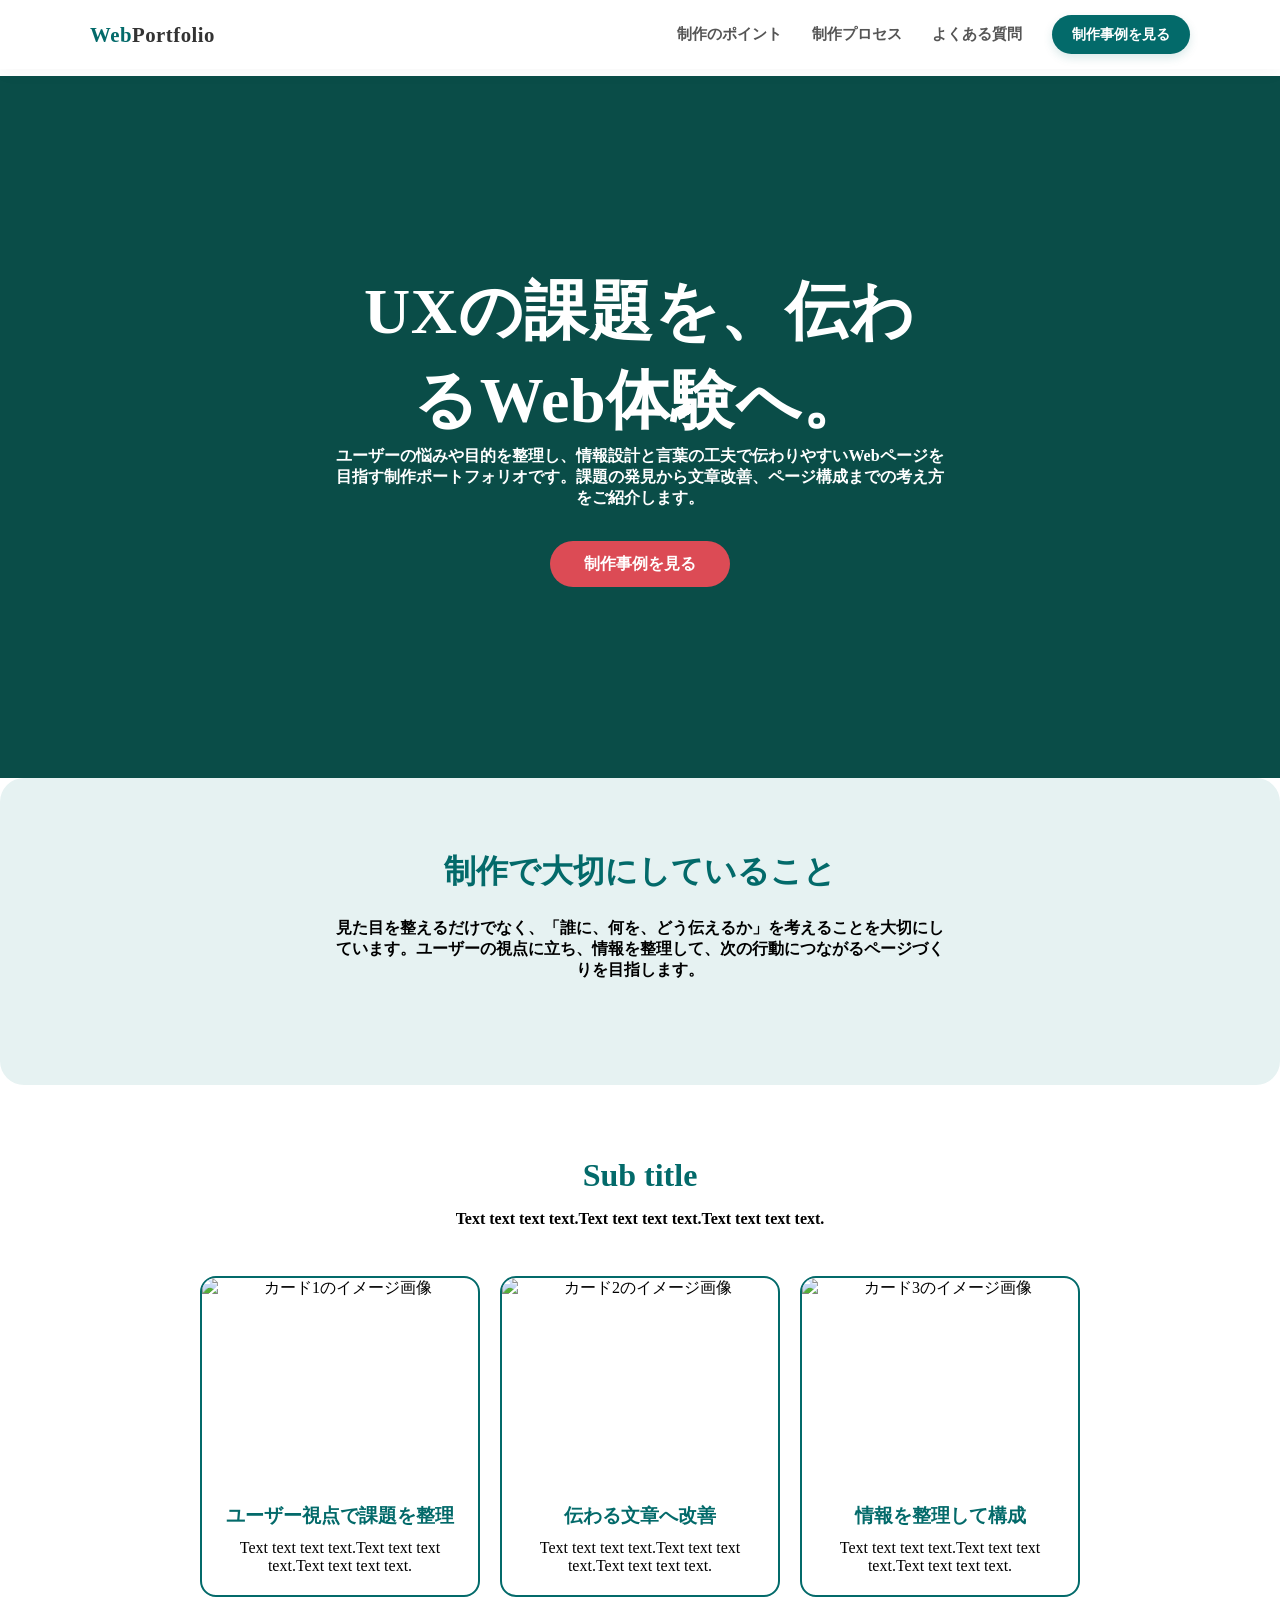
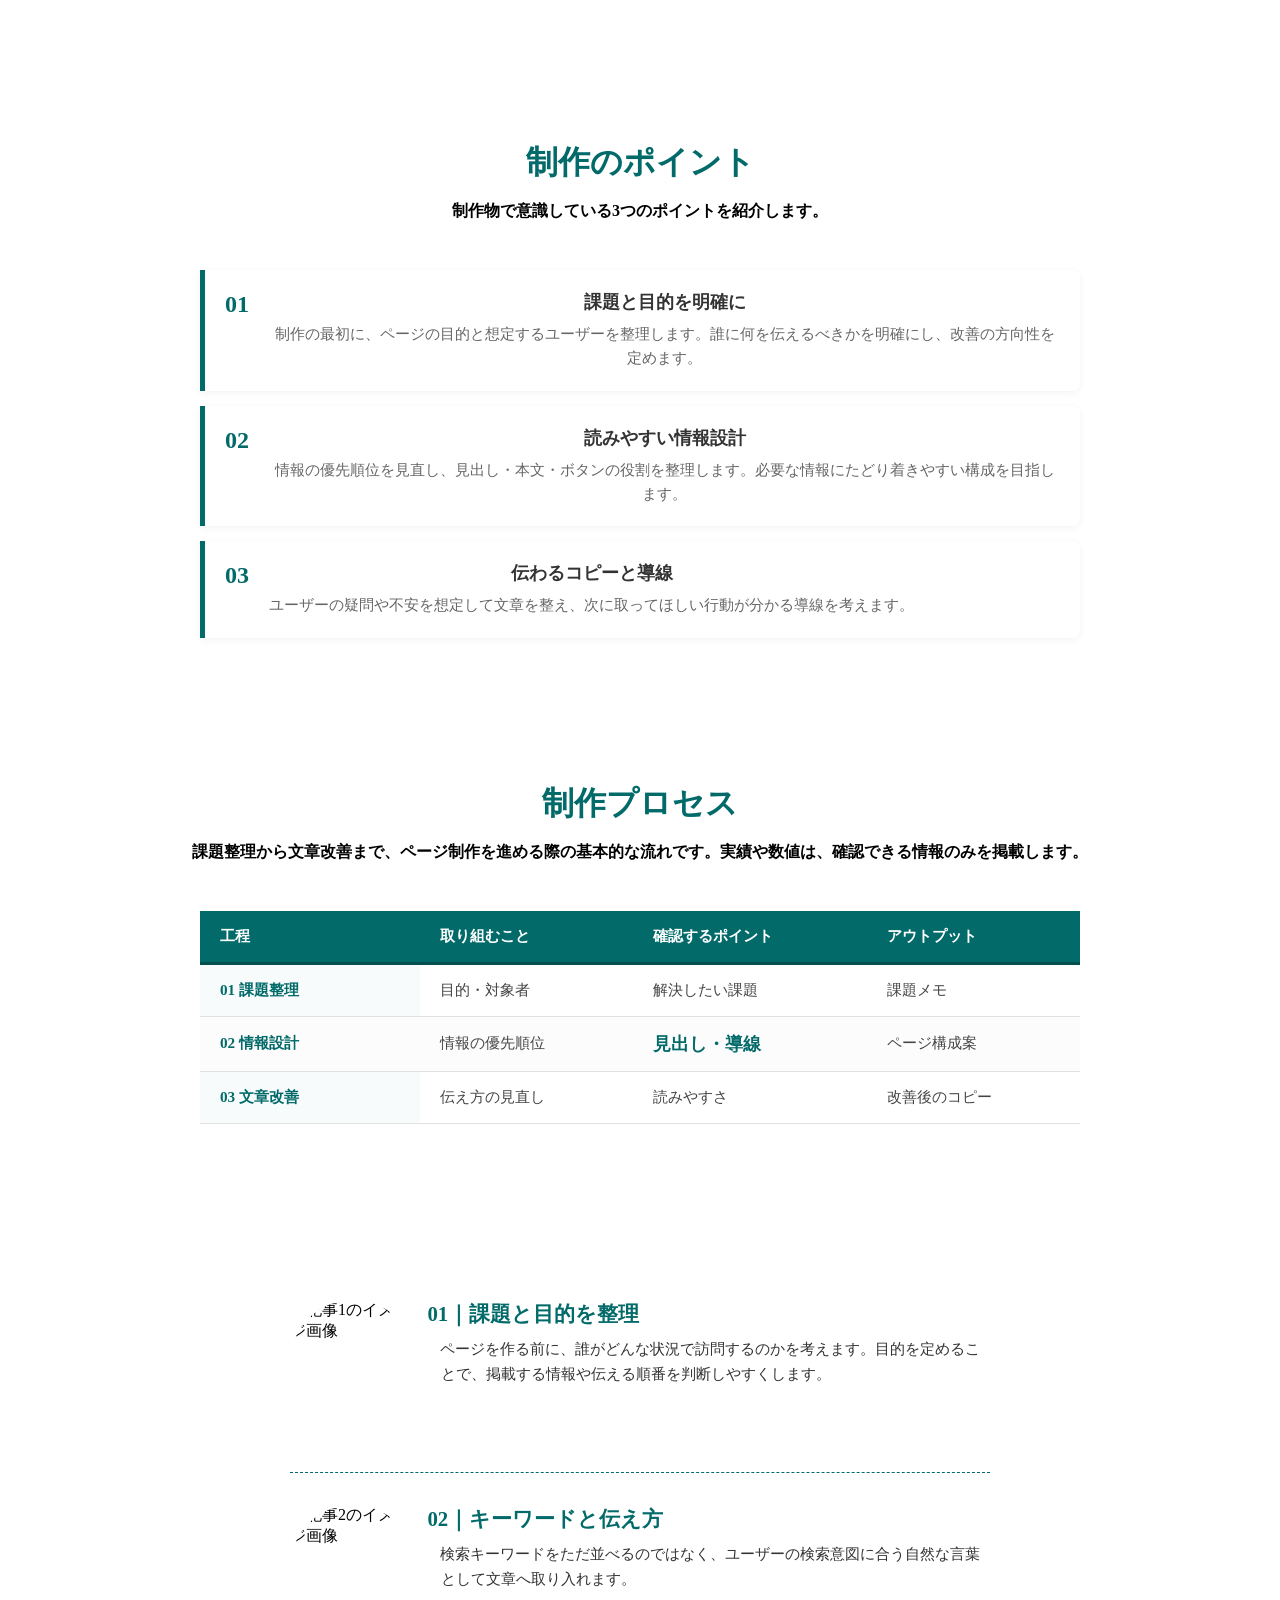
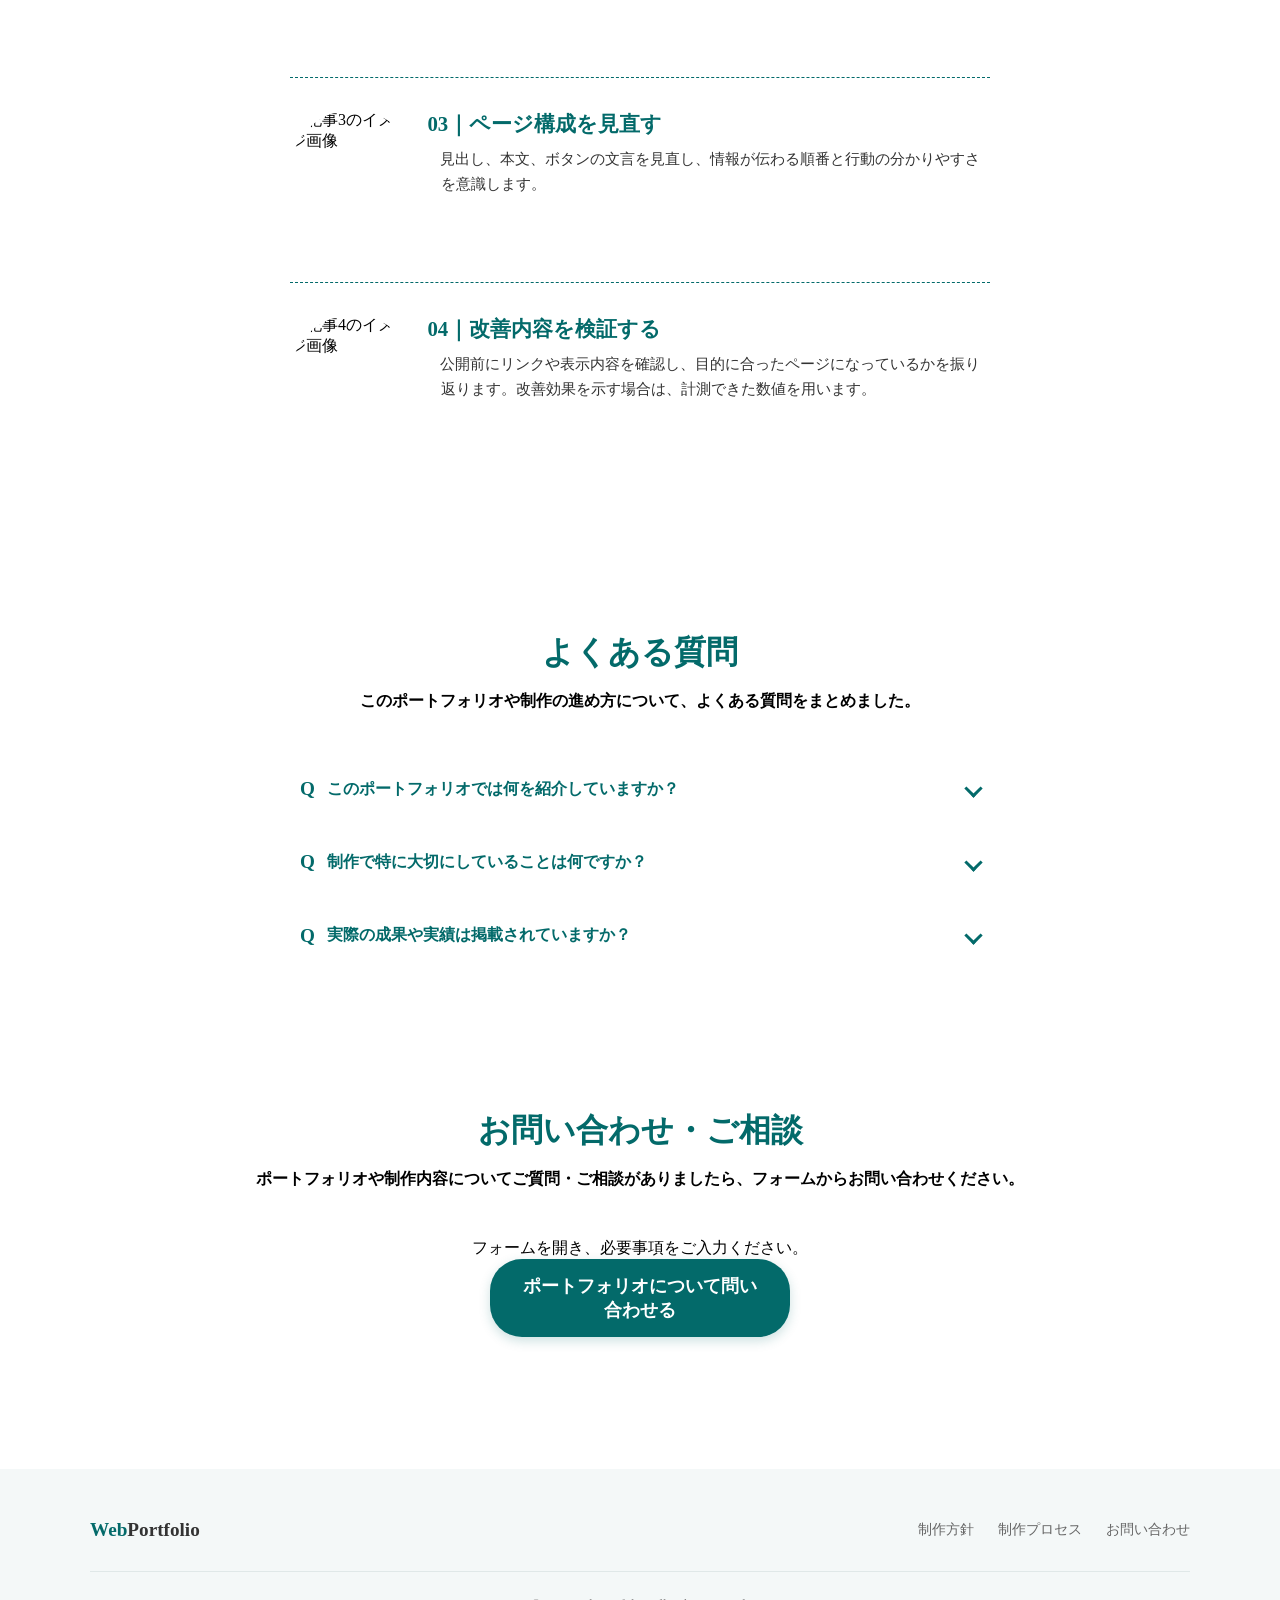
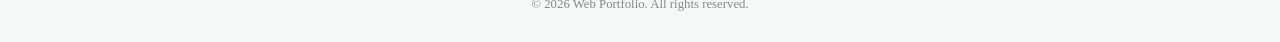
==== index_google_form_button_portfolio.html @ 7a48f49e "Add portfolio page with contact button" ====
<!DOCTYPE html>
<html lang="ja">

  <head>
    <meta charset="UTF-8">
    <meta name="viewport" content="width=device-width, initial-scale=1.0">
    <title>Web制作ポートフォリオ｜UX課題を伝わる体験へ</title>
    <link rel="stylesheet" href="./style.css">

  </head>
    
  <body id="top">
  <!-- ヘッダーとナビゲーション / Header and navigation -->
  <header class="main-header">
    <div class="header-inner">
        <a href="#top" class="header-logo" aria-label="ページ上部へ戻る">
            <span>Web</span>Portfolio
        </a>

        <!-- スマホのメニューボタン / Menu button for mobile -->
        <button class="nav-toggle" type="button" aria-controls="global-nav" aria-expanded="false" aria-label="メニューを開く">
            <span></span>
            <span></span>
            <span></span>
        </button>
        
        <nav class="header-nav" id="global-nav" aria-label="メインナビゲーション">
            <ul class="nav-list">
                <li class="nav-item"><a href="#features" class="nav-link">制作のポイント</a></li>
                <li class="nav-item"><a href="#specifications" class="nav-link">制作プロセス</a></li>
                <li class="nav-item"><a href="#faq" class="nav-link">よくある質問</a></li>
                <li class="nav-item"><a href="#application" class="nav-link btn-nav">制作事例を見る</a></li>
            </ul>
        </nav>
    </div>
</header>

<!--
==========================================
今日(きょう)の問(と)い / Today's Question

Q：CodePenにimagesフォルダがないのに、なぜ画像(がぞう)が見(み)えますか？
   Why can we see the image without an images folder in CodePen?

A：ここに答(こた)えを書(か)きます。
   Write your answer here:


==========================================
-->

<!-- 背景(はいけい)画像(がぞう)とパララックス / Background image and parallax -->
<section class="section-common section1">
    <div class="hero-bg" aria-hidden="true"></div>
    <div class="hero-content">
        <h1>UXの課題を、伝わるWeb体験へ。</h1>
        <p>ユーザーの悩みや目的を整理し、情報設計と言葉の工夫で伝わりやすいWebページを目指す制作ポートフォリオです。課題の発見から文章改善、ページ構成までの考え方をご紹介します。</p>
        <a class="btn" href="xxxxx.html">制作事例を見る</a>
    </div>
</section>

<section class="section-common section2">
    <h2>制作で大切にしていること</h2>
    <p>見た目を整えるだけでなく、「誰に、何を、どう伝えるか」を考えることを大切にしています。ユーザーの視点に立ち、情報を整理して、次の行動につながるページづくりを目指します。</p>
</section>

<section class="section-common section3">
    <div class="head-line">
        <h2>Sub title</h2>
        <p>Text text text text.Text text text text.Text text text text.</p>
    </div>

    <!-- 画像(がぞう)にマウスをのせる、またはタップします / Hover or tap the images -->
    <div class="card-container">
        <div class="card" tabindex="0">
            <div class="card-image-frame"><img class="card-image" src="https://picsum.photos/seed/lp-card-one/800/600" alt="カード1のイメージ画像" loading="lazy"></div>
            <h2>ユーザー視点で課題を整理</h2>
            <p>Text text text text.Text text text text.Text text text text.</p>
        </div>
        <div class="card" tabindex="0">
            <div class="card-image-frame"><img class="card-image" src="https://picsum.photos/seed/lp-card-two/800/600" alt="カード2のイメージ画像" loading="lazy"></div>
            <h2>伝わる文章へ改善</h2>
            <p>Text text text text.Text text text text.Text text text text.</p>
        </div>
        <div class="card" tabindex="0">
            <div class="card-image-frame"><img class="card-image" src="https://picsum.photos/seed/lp-card-three/800/600" alt="カード3のイメージ画像" loading="lazy"></div>
            <h2>情報を整理して構成</h2>
            <p>Text text text text.Text text text text.Text text text text.</p>
        </div>
    </div>
</section>

<section class="section-common section4" id="features">
    <div class="head-line">
        <h2>制作のポイント</h2>
        <p>制作物で意識している3つのポイントを紹介します。</p>
    </div>

    <ul class="list-container">
        <li class="list-item">
            <span class="list-num">01</span>
            <div class="list-content">
                <h3>課題と目的を明確に</h3>
                <p>制作の最初に、ページの目的と想定するユーザーを整理します。誰に何を伝えるべきかを明確にし、改善の方向性を定めます。</p>
            </div>
        </li>
        <li class="list-item">
            <span class="list-num">02</span>
            <div class="list-content">
                <h3>読みやすい情報設計</h3>
                <p>情報の優先順位を見直し、見出し・本文・ボタンの役割を整理します。必要な情報にたどり着きやすい構成を目指します。</p>
            </div>
        </li>
        <li class="list-item">
            <span class="list-num">03</span>
            <div class="list-content">
                <h3>伝わるコピーと導線</h3>
                <p>ユーザーの疑問や不安を想定して文章を整え、次に取ってほしい行動が分かる導線を考えます。</p>
            </div>
        </li>
    </ul>
</section>

<section class="section-common section5" id="specifications">
    <div class="head-line">
        <h2>制作プロセス</h2>
        <p>課題整理から文章改善まで、ページ制作を進める際の基本的な流れです。実績や数値は、確認できる情報のみを掲載します。</p>
    </div>

    <div class="table-responsive">
        <table class="custom-table">
            <thead>
                <tr>
                    <th>工程</th>
                    <th>取り組むこと</th>
                    <th>確認するポイント</th>
                    <th>アウトプット</th>
                </tr>
            </thead>
            <tbody>
                <tr><th>01 課題整理</th><td>目的・対象者</td><td>解決したい課題</td><td>課題メモ</td></tr>
                <tr><th>02 情報設計</th><td>情報の優先順位</td><td><strong>見出し・導線</strong></td><td>ページ構成案</td></tr>
                <tr><th>03 文章改善</th><td>伝え方の見直し</td><td>読みやすさ</td><td>改善後のコピー</td></tr>
            </tbody>
        </table>
    </div>
</section>


<!-- 画像(がぞう)と文字(もじ)の回(まわ)り込(こ)み / Image and text wrapping -->
<section class="section-common archive-section">
    <div class="archive-container">
        
        <div class="wrap-item">
            <!-- 相対(そうたい)パス：同(おな)じサイトのimagesフォルダ / Relative path: images folder in this site -->
            <img class="wrap-image" src="https://picsum.photos/seed/lp-article-one/800/600" alt="記事1のイメージ画像" loading="lazy">
            <h2 class="wrap-title">01｜課題と目的を整理</h2>
            <p class="wrap-text">ページを作る前に、誰がどんな状況で訪問するのかを考えます。目的を定めることで、掲載する情報や伝える順番を判断しやすくします。</p>
        </div>

        <div class="wrap-item">
            <img class="wrap-image" src="https://picsum.photos/seed/lp-article-two/800/600" alt="記事2のイメージ画像" loading="lazy">
            <h2 class="wrap-title">02｜キーワードと伝え方</h2>
            <p class="wrap-text">検索キーワードをただ並べるのではなく、ユーザーの検索意図に合う自然な言葉として文章へ取り入れます。</p>
        </div>

        <div class="wrap-item">
            <img class="wrap-image" src="https://picsum.photos/seed/lp-article-three/800/600" alt="記事3のイメージ画像" loading="lazy">
            <h2 class="wrap-title">03｜ページ構成を見直す</h2>
            <p class="wrap-text">見出し、本文、ボタンの文言を見直し、情報が伝わる順番と行動の分かりやすさを意識します。</p>
        </div>

        <div class="wrap-item">
            <img class="wrap-image" src="https://picsum.photos/seed/lp-article-four/800/600" alt="記事4のイメージ画像" loading="lazy">
            <h2 class="wrap-title">04｜改善内容を検証する</h2>
            <p class="wrap-text">公開前にリンクや表示内容を確認し、目的に合ったページになっているかを振り返ります。改善効果を示す場合は、計測できた数値を用います。</p>
        </div>

    </div>
</section>

<section class="section-common section6" id="faq">
    <div class="head-line">
        <h2>よくある質問</h2>
        <p>このポートフォリオや制作の進め方について、よくある質問をまとめました。</p>
    </div>

    <div class="qa-container">
        <!-- 質問(しつもん)1 -->
        <details class="qa-item" > <!-- 最初(さいしょ)から開(ひら)く場合(ばあい)は「open」をつけます -->
            <summary class="qa-question">
                <span class="qa-icon-q">Q</span>
                <span class="qa-text">このポートフォリオでは何を紹介していますか？</span>
                <span class="qa-arrow"></span>
            </summary>
            <div class="qa-answer">
                <span class="qa-icon-a">A</span>
                <p class="qa-answer-text">Webページの課題整理、情報設計、文章改善など、ユーザーに伝わるページづくりで意識していることを紹介しています。</p>
            </div>
        </details>

        <!-- 質問(しつもん)2 -->
        <details class="qa-item">
            <summary class="qa-question">
                <span class="qa-icon-q">Q</span>
                <span class="qa-text">制作で特に大切にしていることは何ですか？</span>
                <span class="qa-arrow"></span>
            </summary>
            <div class="qa-answer">
                <span class="qa-icon-a">A</span>
                <p class="qa-answer-text">見た目だけでなく、対象ユーザーと目的を明確にし、情報の順番や文章、行動導線を整えることを大切にしています。</p>
            </div>
        </details>

        <!-- 質問(しつもん)3 -->
        <details class="qa-item">
            <summary class="qa-question">
                <span class="qa-icon-q">Q</span>
                <span class="qa-text">実際の成果や実績は掲載されていますか？</span>
                <span class="qa-arrow"></span>
            </summary>
            <div class="qa-answer">
                <span class="qa-icon-a">A</span>
                <p class="qa-answer-text">実績や数値は、確認できる情報をもとに掲載する方針です。現時点で確認できない成果数値は記載せず、制作の考え方や改善内容を中心に紹介しています。</p>
            </div>
        </details>
    </div>
</section>

<section class="section-common section7" id="application">
    <div class="head-line">
        <h2>お問い合わせ・ご相談</h2>
        <p>ポートフォリオや制作内容についてご質問・ご相談がありましたら、フォームからお問い合わせください。</p>
    </div>

    <!--
      Googleフォーム埋(う)め込(こ)み欄(らん) / Google Forms embed area
      Googleフォームの「送信」→「<> 埋(う)め込(こ)み」からiframeコードをコピーし、下(した)のiframeと入(い)れ替(か)えます。
      Copy the iframe code from Google Forms and replace the sample iframe below.
      公開前(こうかいまえ)に、回答(かいとう)できる設定(せってい)になっているか確認(かくにん)します。
      Before publishing, check that respondents can access the form.
    -->
    <div class="form-submit">
        <p>フォームを開き、必要事項をご入力ください。</p>
        <a class="form-btn" href="https://docs.google.com/forms/d/e/1FAIpQLSetxbcU52UQk4c1vbim-4TkMBeZt3OPUWkHQJLCZ1eQL2yjSw/viewform" target="_blank" rel="noopener noreferrer">
            ポートフォリオについて問い合わせる
        </a>
    </div>
</section>

<!-- フッター / Footer -->
<footer class="main-footer">
    <div class="footer-inner">
        <div class="footer-top">
            <a href="#" class="footer-logo"><span>Web</span>Portfolio</a>
            <ul class="footer-links">
                <li><a href="#">制作方針</a></li>
                <li><a href="#">制作プロセス</a></li>
                <li><a href="#">お問い合わせ</a></li>
            </ul>
        </div>
        
        <div class="footer-bottom">
            <p class="copyright">&copy; 2026 Web Portfolio. All rights reserved.</p>
        </div>
    </div>
</footer>
    <script src="./script.js"></script>
    
  </body>
  
</html>
---- style.css ----
@charset "UTF-8";
/* ページをなめらかに動(うご)かします / Smooth page scrolling */
html {
    scroll-behavior: smooth;
}

[id] {
    scroll-margin-top: 92px;
}

/* ==========================================
   Header（ナビゲーションバー）
========================================== */
.main-header {
    position: fixed;
    top: 0;
    left: 0;
    width: 100%;
    z-index: 1000;
    background-color: rgba(255, 255, 255, 0.85); /* 少(すこ)し透(す)ける白(しろ) */
    backdrop-filter: blur(10px); /* 背景(はいけい)をぼかします */
    -webkit-backdrop-filter: blur(10px);
    box-shadow: 0 2px 20px rgba(0, 0, 0, 0.04); /* 薄(うす)い影(かげ)をつけます */
}

.header-inner {
    max-width: 1100px;
    margin: 0 auto;
    padding: 15px 20px;
    display: flex;
    justify-content: space-between;
    align-items: center;
}

/* ロゴの設定(せってい) / Logo settings */
.header-logo {
    font-size: 1.3rem;
    font-weight: 800;
    color: #333333;
    text-decoration: none;
    letter-spacing: 0.5px;
}
.header-logo span {
    color: #036a6a; /* ブランドカラー */
}

/* ナビゲーションのリスト / Navigation list */
.nav-list {
    display: flex;
    align-items: center;
    gap: 30px;
    list-style: none;
    margin: 0;
    padding: 0;
}

.nav-link {
    text-decoration: none;
    color: #555555;
    font-size: 0.95rem;
    font-weight: bold;
    transition: color 0.3s ease;
    position: relative;
}

/* マウスをのせると文字(もじ)の色(いろ)と線(せん)が変(か)わります / Hover effect */
.nav-link:not(.btn-nav):hover {
    color: #036a6a;
}
.nav-link:not(.btn-nav)::after {
    content: '';
    position: absolute;
    bottom: -6px;
    left: 0;
    width: 100%;
    height: 2px;
    background-color: #036a6a;
    transform: scaleX(0);
    transition: transform 0.3s ease;
}
.nav-link:not(.btn-nav):hover::after {
    transform: scaleX(1);
}

/* ナビの中のコンバージョンボタン */
.btn-nav {
    display: inline-block;
    background-color: #036a6a;
    color: #ffffff;
    padding: 10px 20px;
    border-radius: 2rem;
    font-size: 0.9rem;
    box-shadow: 0 4px 10px rgba(3, 106, 106, 0.15);
    transition: background-color 0.3s, transform 0.2s;
}
.btn-nav:hover {
    background-color: #024f4f;
    transform: translateY(-1px);
}

.nav-toggle {
    display: none;
}

/* スマホのナビ / Mobile navigation */
@media (max-width: 768px) {
    .header-inner {
        position: relative;
        padding: 12px 18px;
    }
    .nav-toggle {
        display: flex;
        width: 44px;
        height: 44px;
        padding: 10px;
        border: 0;
        border-radius: 50%;
        background-color: #036a6a;
        cursor: pointer;
        flex-direction: column;
        justify-content: center;
        gap: 5px;
    }
    .nav-toggle span {
        display: block;
        width: 100%;
        height: 2px;
        background-color: #ffffff;
        transition: transform 0.3s ease, opacity 0.3s ease;
    }
    .nav-toggle[aria-expanded="true"] span:nth-child(1) {
        transform: translateY(7px) rotate(45deg);
    }
    .nav-toggle[aria-expanded="true"] span:nth-child(2) {
        opacity: 0;
    }
    .nav-toggle[aria-expanded="true"] span:nth-child(3) {
        transform: translateY(-7px) rotate(-45deg);
    }
    .header-nav {
        position: absolute;
        top: 100%;
        left: 0;
        width: 100%;
        max-height: 0;
        overflow: hidden;
        opacity: 0;
        visibility: hidden;
        background-color: rgba(255, 255, 255, 0.98);
        box-shadow: 0 12px 24px rgba(0, 0, 0, 0.08);
        transition: max-height 0.35s ease, opacity 0.25s ease, visibility 0.25s;
    }
    .header-nav.is-open {
        max-height: 360px;
        opacity: 1;
        visibility: visible;
    }
    .nav-list {
        flex-direction: column;
        align-items: stretch;
        gap: 0;
        padding: 14px 18px 20px;
    }
    .nav-link {
        display: block;
        padding: 13px 16px;
        font-size: 0.95rem;
        text-align: center;
    }
    .btn-nav {
        margin-top: 8px;
        padding: 12px 18px;
    }
}


body {
    margin: 0;
    padding: 0;
    padding-top: 76px;
    text-align: center;
    font-size: 16px;
}
h1, h2, h3, p, ul, ol, figure {
    margin: 0;
    padding: 0;
}
a {
    display: inline-block;
    text-decoration: none;
    color: inherit;
}

/* =====================================
   共通(きょうつう)のルール（全体の統一）
===================================== */
.section-common {
    padding: 8vh 5vw;         
    text-align: center;
}

/* =====================================
   2. SECTION 1
===================================== */
.section1 {
    /* 背景(はいけい)画像(がぞう)のエリア / Background image area */
    position: relative;
    min-height: 62vh;
    overflow: hidden;
    display: flex;
    align-items: center;
    justify-content: center;
    background-color: #0f766e;
}
.hero-bg {
    position: absolute;
    inset: -15% 0;
    /* Picsumのseed付きURL：毎回同(おな)じランダム画像(がぞう)を表示(ひょうじ)します */
    /* Seeded Picsum URL: the same selected random image appears on each load. */
    background-image:
        linear-gradient(rgba(0, 0, 0, 0.35), rgba(0, 0, 0, 0.35)),
        url("https://picsum.photos/seed/lp-hero/1600/900");
    background-size: cover;
    background-position: center;
}
.hero-content {
    position: relative;
    z-index: 1;
    width: 100%;
}
.section1 h1 {
    color: #ffffff;
    font-size: 4rem;
    font-family: serif;
    line-height: 1.4;
    letter-spacing: 0.01em;
    width: 85%; 
    max-width: 38rem; 
    margin-left: auto;    
    margin-right: auto;  
}
.section1 p {
    color: #ffffff;
    font-weight: bold;
    margin-bottom: 2rem;
    width: 85%;          
    max-width: 38rem;      
    margin-left: auto;    
    margin-right: auto;   
}
.section1 .btn {
    background-color: #dc4b55;
    color: #ffffff;
    font-weight: bold;
    text-align: center;
    transition: 0.3s;
    /* ─── ボタンワイズ ─── */
    display: block;
    width: 10%;                  /* 10%から100%にするとmax-widthが綺麗に動きます */
    max-width: 18rem; 
    margin-left: auto;    
    margin-right: auto;  
    /* ─── ボタンスタイル ─── */
    padding: 0.8em 2em; 
    border-radius: 100vh;
}
.section1 .btn:hover {
    background-color: #b8373f;
}

/* =====================================
   2. SECTION 2
===================================== */
.section2 {
    background-color: #e6f2f2;
    border-radius: 1.5rem; 
}
.section2 h2 {
    color: #036a6a;
    font-size: 2rem;
    font-family: serif;
    margin-bottom: 1.5rem;
    width: 85%;          
    max-width: 38rem;      
    margin-left: auto;    
    margin-right: auto;  
}
.section2 p {
    font-weight: bold;
    margin-bottom: 2rem;
    width: 85%;          
    max-width: 38rem;      
    margin-left: auto;    
    margin-right: auto;   
}

/* =====================================
   3. SECTION 3 | 3 columns
===================================== */
.section3 {
}

/* 3-1. 見出しエリア */
.head-line {
    margin-bottom: 3rem;          /* カード間(かん)の余白(よはく) */
}
.head-line h2 {
    color: #036a6a;               
    font-size: 2rem;              
    font-family: serif;          
    margin-bottom: 1rem;
}
.head-line p {
    font-weight: bold;            
}

/* 3-2. 親(おや)要素(ようそ) */
.card-container {
    display: flex;              /* レイアウト */
    flex-direction: row;        /* 横並(よこなみ)び */
    justify-content: center;    /* 横(よこ)の中央(ちゅうおう)揃(ぞろ)え */
    align-items: stretch;       /* カードの高(たか)さを揃(そろ)える */
    gap: 20px;                  /* カードの間隔(かんかく) */
}

/* 3-3. 子(こ)要素(ようそ) */
.card {
    box-sizing: border-box;     /* サイズ計算(けいさん) */
    width: 100%;            
    max-width: 280px;           /* 横幅(よこはば)ストッパー */ 
    border: 2px solid #036a6a;  /* 枠線(わくせん) */
    border-radius: 1rem;        /* 丸(まる)み */
    padding: 20px;
    background-color: #ffffff;
}
.card h2 {
    font-size: 1.2rem;
    color: #036a6a;
    margin-bottom: 10px;
}

.card-image-frame {
    /* 大(おお)きくなった画像(がぞう)を枠(わく)の中(なか)に入(い)れます / Keep the zoomed image inside */
    margin: -20px -20px 18px;
    overflow: hidden;
    border-radius: 0.85rem 0.85rem 0 0;
}
.card-image {
    display: block;
    width: 100%;
    aspect-ratio: 4 / 3;
    object-fit: cover;
}

/* TODO 03：ここへホバー／タップ拡大(かくだい)の設定(せってい)を追加(ついか)します
   Add hover/tap zoom here. */

/* 4-2. リスト親要素 */
.list-container {
    list-style: none;
    padding: 0;
    margin: 0 auto;
    max-width: 880px; /* カード3枚分（280px × 3 + gap）と揃う綺麗な幅 */
    display: flex;
    flex-direction: column;
    gap: 15px; /* リスト間の隙間 */
}

/* 4-3. リスト子要素 */
.list-item {
    box-sizing: border-box;
    display: flex;
    align-items: flex-start;
    gap: 20px;
    padding: 20px;
    background-color: #ffffff;
    border-left: 5px solid #036a6a; /* 左側のアクセントライン */
    box-shadow: 0 2px 8px rgba(0, 0, 0, 0.05); /* 軽やかな浮遊感 */
    border-radius: 0 8px 8px 0;
}

/* 数字部分 */
.list-num {
    font-size: 1.5rem;
    font-weight: bold;
    color: #036a6a;
    line-height: 1;
    padding-top: 2px;
}

/* コンテンツ部分 */
.list-content h3 {
    font-size: 1.1rem;
    color: #333333;
    margin: 0 0 8px 0;
}
.list-content p {
    margin: 0;
    font-size: 0.95rem;
    line-height: 1.6;
    color: #666666;
}

/* レスポンシブ対応（既存のメディアクエリ内に追加してもOKです） */
@media (max-width: 991.98px) {
    .list-item {
        flex-direction: column; /* スマホでは数字とテキストを縦並びに */
        gap: 10px;
        max-width: 400px; /* カードセクションのスマホ幅と統一 */
        margin: 0 auto;
        width: 100%;
    }
}

/* 5-2. テーブルラッパー（スマホでの横スクロール用） */
.table-responsive {
    width: 100%;
    overflow-x: auto;
    -webkit-overflow-scrolling: touch; /* スムーズなスクロール */
    margin: 0 auto;
    max-width: 880px;
}

/* 5-3. テーブル本体 */
.custom-table {
    width: 100%;
    border-collapse: collapse;
    text-align: left;
    font-size: 0.95rem;
    background-color: #ffffff;
    min-width: 600px; /* スマホで潰れすぎないための最低幅 */
}

/* ヘッダー行 */
.custom-table th {
    background-color: #036a6a;
    color: #ffffff;
    font-weight: bold;
    padding: 15px 20px;
    border-bottom: 3px solid #024f4f;
}

/* データ行（ボディ） */
.custom-table td {
    padding: 15px 20px;
    border-bottom: 1px solid #e0e0e0;
    color: #444444;
}

/* 行の見出し（1列目を目立たせる場合） */
.custom-table tbody th {
    background-color: #f7fbfb;
    color: #036a6a;
    font-weight: bold;
    padding: 15px 20px;
    border-bottom: 1px solid #e0e0e0;
    width: 25%; /* 列の幅を綺麗に固定 */
}

/* ゼブラパターン（1行おきに背景色を変えて視認性UP） */
.custom-table tbody tr:nth-child(even) td,
.custom-table tbody tr:nth-child(even) th {
    background-color: #fcfcfc;
}

/* 強調テキスト用 */
.custom-table strong {
    color: #036a6a;
    font-size: 1.1rem;
}

/* レスポンシブ対応 */
@media (max-width: 991.98px) {
    .table-responsive {
        box-shadow: inset -10px 0 10px -10px rgba(0,0,0,0.15); /* 右側にスクロール可能を示す影 */
    }
}
/* 6-2. Q&A親要素 */
.qa-container {
    margin: 0 auto;
    max-width: 720px; /* 読みやすいように少しタイトな幅に設定 */
    display: flex;
    flex-direction: column;
    gap: 15px; /* アコーディオン同士の隙間 */
}

/* 6-3. アコーディオンの外枠（カードのデザインと統一） */
.qa-item {
    box-sizing: border-box;
    width: 100%;
/*
    border: 2px solid #036a6a;
    border-radius: 1rem;
*/
    background-color: #ffffff;
    overflow: hidden; /* 中身が角丸からはみ出るのを防ぐ */
}

/* 質問部分（クリック領域） */
.qa-question {
    display: flex;
    align-items: center;
    padding: 18px 20px;
    cursor: pointer;
    user-select: none;
    position: relative;
    font-weight: bold;
    color: #036a6a;
    list-style: none; /* デフォルトの三角矢印を消す（Chrome/Firefox） */
}
.qa-question::-webkit-details-marker {
    display: none; /* デフォルトの三角矢印を消す（Safari） */
}

/* QとAのアイコン共通設計 */
.qa-icon-q, .qa-icon-a {
    font-size: 1.2rem;
    font-weight: bold;
    margin-right: 12px;
    flex-shrink: 0;
}
.qa-icon-q {
    color: #036a6a;
}
.qa-icon-a {
    color: #e67e22; /* 回答のAは少し暖色にすると視認性がUPします（お好みで#036a6aでもOK） */
}

/* 質問のテキスト */
.qa-text {
    padding-right: 30px; /* 矢印と被らないための余白 */
    line-height: 1.4;
}

/* 自作の矢印アイコン（CSSだけで再現） */
.qa-arrow {
    position: absolute;
    right: 20px;
    width: 10px;
    height: 10px;
    border-right: 3px solid #036a6a;
    border-bottom: 3px solid #036a6a;
    transform: rotate(45deg); /* 下向きの矢印 */
    transition: transform 0.3s; /* 動く時のアニメーション */
}

/* ➔ アコーディオンが開いている時の矢印の動き（上を向く） */
.qa-item[open] .qa-arrow {
    transform: rotate(-135deg);
    top: 24px; /* 回転時のズレを微調整 */
}

/* 回答部分（最初隠れているエリア） */
.qa-answer {
    display: flex;
    align-items: flex-start;
    padding: 0 20px 20px 20px; /* 上の余白はQと繋がって見えるように0に */
    border-top: 1px dashed #e0e0e0; /* QとAの区切り線 */
    padding-top: 15px;
    background-color: #f9fbfb; /* 回答エリアは少しグレー（微緑）にして見やすく */
}
.qa-answer-text {
    margin: 0;
    font-size: 0.95rem;
    line-height: 1.6;
    color: #444444;
}

/* レスポンシブ対応 */
@media (max-width: 991.98px) {
    .qa-container {
        max-width: 400px; /* 他のスマホストッパーの幅と統一 */
        width: 100%;
    }
    .qa-question, .qa-answer {
        padding: 15px;
    }
}


/* =====================================
   5. 記事(きじ)一覧(いちらん)セクション（比率・レスポンシブ版）
・Wrapラップ　折返し
・alignアライン　中央配置
・radiusレイディウス　円形
===================================== */
.archive-section {
    background-color: #ffffff;  
}

.archive-container {
    max-width: 700px;           
    width: 90%;                 /* ★画面が700px以下になった時、左右に5%ずつの余白を作る親切設計 */
    margin: 0 auto;
    text-align: left;
}

/* 5-1. 記事(きじ)1つずつの設定(せってい) */
.wrap-item {
    /* 縦の余白も、文字の大きさに比例する rem や em にすると全体のバランスが綺麗になります */
    padding-top: 2rem;          
    padding-bottom: 2rem;       
}

/* 最後(さいご)以外の記事の下にだけラインを引く */
.wrap-item:not(:last-child) {
    border-bottom: 1px dashed #036a6a; 
}

/* 5-2. 画像(がぞう)と文字(もじ)の設定
画像はimagesフォルダから相対パスで表示しています。*/

.wrap-image {
    float: left;
    width: 18%;                 /* ★横幅の約1/5（18%）を画像エリアに割り当て */
    height: auto;               /* ★幅に合わせて高さも自動変化（正円を保つためのポイントは下記解説にて） */
    aspect-ratio: 1 / 1;        /* ★縦横比を 1:1（正円）に固定するモダンなプロの技 */
    border-radius: 50%;
    shape-outside: circle(50%);
    margin-right: 4%;           /* ★画像と右側テキストの間の隙間を 4% に設定 */
    margin-bottom: 2%;          
}

/* テキストエリアの自動計算 */
/* 画像(18%) + 隙間(4%) = 22% を使っているので、残りのテキストエリアは自動的に 78% になります */

.wrap-title {
    color: #036a6a;
    font-size: 1.3rem;          /* スマホ等での見やすさを考慮し、少しだけ微調整 */
    margin-bottom: 0.5rem;
}

.wrap-text {
    color: #333333;
    line-height: 1.7;
    font-size: 0.95rem;
}

/* 回(まわ)り込(こ)みをここで終(お)わらせます / End the text wrapping here */
.wrap-item::after {
    content: "";
    display: block;
    clear: both;
}

/* =====================================
   スマホ用の微調整（メディアクエリ）
===================================== */
@media (max-width: 480px) {
    .wrap-image {
        width: 25%;             /* スマホ画面では画像が小さくなりすぎるのを防ぐため、少し割合を大きく（25%）します */
        margin-right: 5%;
    }
}


/* 7-2. フォーム親要素 */
.form-container {
    margin: 0 auto;
    max-width: 600px; /* 入力しやすいスマートな幅 */
    background-color: #ffffff;
    border: 2px solid #036a6a;
    border-radius: 1rem;
    padding: 40px;
    box-sizing: border-box;
}

/* 7-3. 各入力項目のグループ */
.form-group {
    margin-bottom: 25px;
    text-align: left; /* 左寄せにして視認性をアップ */
}

/* ラベル（項目名） */
.form-label {
    display: flex;
    align-items: center;
    font-weight: bold;
    color: #333333;
    margin-bottom: 8px;
    font-size: 0.95rem;
}

/* 必須・任意バッジ */
.badge-required, .badge-optional {
    font-size: 0.75rem;
    padding: 2px 6px;
    border-radius: 4px;
    margin-left: 8px;
    font-weight: normal;
}
.badge-required {
    background-color: #e74c3c; /* 警告・必須の赤 */
    color: #ffffff;
}
.badge-optional {
    background-color: #bdc3c7; /* 任意のグレー */
    color: #ffffff;
}

/* 入力コントロール共通（input, select, textarea） */
.form-control {
    box-sizing: border-box;
    width: 100%;
    padding: 12px 15px;
    border: 1px solid #ccc;
    border-radius: 0.5rem; /* ほどよい角丸 */
    font-size: 1rem;
    color: #333333;
    background-color: #fafafa;
    transition: all 0.3s ease; /* フォーカス時のアニメーション */
    outline: none;
}

/* 💡 フォーカス時（クリックされた時）の美しいエフェクト */
.form-control:focus {
    border-color: #036a6a;
    background-color: #ffffff;
    box-shadow: 0 0 0 3px rgba(3, 106, 106, 0.15); /* 綺麗に光る */
}

/* テキストエリアの高さ調整 */
.text-area {
    height: 120px;
    resize: vertical; /* 縦方向のみサイズ変更可能に */
}

/* セレクトボックスの矢印カスタム（ブラウザ標準を綺麗に） */
.select-wrapper {
    position: relative;
}
.select-wrapper::after {
    content: '';
    position: absolute;
    right: 15px;
    top: 50%;
    transform: translateY(-50%);
    width: 0;
    height: 0;
    border-left: 5px solid transparent;
    border-right: 5px solid transparent;
    border-top: 6px solid #036a6a; /* メインカラーの矢印 */
    pointer-events: none; /* 矢印の上をクリックしてもセレクトが反応するように */
}
.select-wrapper select {
    appearance: none; /* デフォルトの矢印を消す */
    -webkit-appearance: none;
    padding-right: 40px; /* 矢印と文字が被らないように */
}

/* 送信ボタンエリア */
.form-submit {
    margin-top: 35px;
    text-align: center;
}

/* 送信ボタン（Section 1の .btn クラスのトンマナを継承） */
.form-btn {
    display: inline-block;
    box-sizing: border-box;
    width: 100%;
    max-width: 300px;
    padding: 15px 30px;
    background-color: #036a6a;
    color: #ffffff;
    border: none;
    border-radius: 2rem; /* ボタンは丸みを持たせて押しやすく */
    font-size: 1.1rem;
    font-weight: bold;
    cursor: pointer;
    transition: background-color 0.3s, transform 0.2s;
    box-shadow: 0 4px 12px rgba(3, 106, 106, 0.2);
}

/* ボタンホバー時 */
.form-btn:hover {
    background-color: #024f4f;
    transform: translateY(-2px); /* 軽く浮き上がる */
}
.form-btn:active {
    transform: translateY(0); /* クリックした時に凹む */
}

/* レスポンシブ対応 */
@media (max-width: 991.98px) {
    .form-container {
        max-width: 400px; /* 他のスマホストッパーの幅と統一 */
        width: 100%;
        padding: 25px 20px; /* スマホでは内側の余白を狭く */
    }
}

/* ==========================================
   Footer（フッター）
========================================== */
.main-footer {
    background-color: #f4f8f8; /* カードの修正版と同じ、上品で優しい薄緑背景 */
    padding: 50px 20px 30px;
    margin-top: 60px; /* 前のセクションとの余白 */
}

.footer-inner {
    max-width: 1100px;
    margin: 0 auto;
}

/* フッター上部（ロゴとリンク） */
.footer-top {
    display: flex;
    justify-content: space-between;
    align-items: center;
    border-bottom: 1px solid #e0e8e8; /* 完全に線を無くすのではなく、背景に馴染む極薄の線 */
    padding-bottom: 30px;
    margin-bottom: 25px;
}

/* フッターロゴ */
.footer-logo {
    font-size: 1.2rem;
    font-weight: 800;
    color: #333333;
    text-decoration: none;
}
.footer-logo span {
    color: #036a6a;
}

/* フッターのリンク群 */
.footer-links {
    display: flex;
    gap: 24px;
    list-style: none;
    margin: 0;
    padding: 0;
}
.footer-links a {
    text-decoration: none;
    color: #666666;
    font-size: 0.85rem;
    transition: color 0.3s ease;
}
.footer-links a:hover {
    color: #036a6a; /* ホバーでブランドカラーに */
}

/* フッター下部（コピーライト） */
.footer-bottom {
    text-align: center;
}
.copyright {
    margin: 0;
    font-size: 0.8rem;
    color: #888888;
}

/* レスポンシブ対応 */
@media (max-width: 768px) {
    body {
        padding-top: 68px;
    }
    .footer-top {
        flex-direction: column;
        gap: 20px;
        text-align: center;
        padding-bottom: 25px;
    }
    .footer-links {
        flex-direction: column; /* スマホ時はリンクを縦に並べてタップしやすく */
        gap: 12px;
    }
}

@media (prefers-reduced-motion: reduce) {
    html {
        scroll-behavior: auto;
    }
}


/* ==========================================
   レスポンシブ・デザイン【 国家(こっか)試験(しけん)対応(たいおう) 】
========================================== */
@media (max-width: 991.98px) {  /* スマホ・タブレット幅(はば) */
    .card-container {
        flex-direction: column; /* 縦並(たてなら)び */
        align-items: center;    /* スマホ中央に並び */
    }
    .card {
        width: 100%;             
        max-width: 400px;       /* スマホ横幅(よこはば)ストッパー */
    }
}

/* Googleフォーム埋(う)め込(こ)み / Google Forms embed */
.google-form-container {
    max-width: 760px;
    padding: 12px;
    overflow: hidden;
}
.google-form-container iframe {
    display: block;
    width: 100%;
    min-height: 900px;
    border: 0;
}
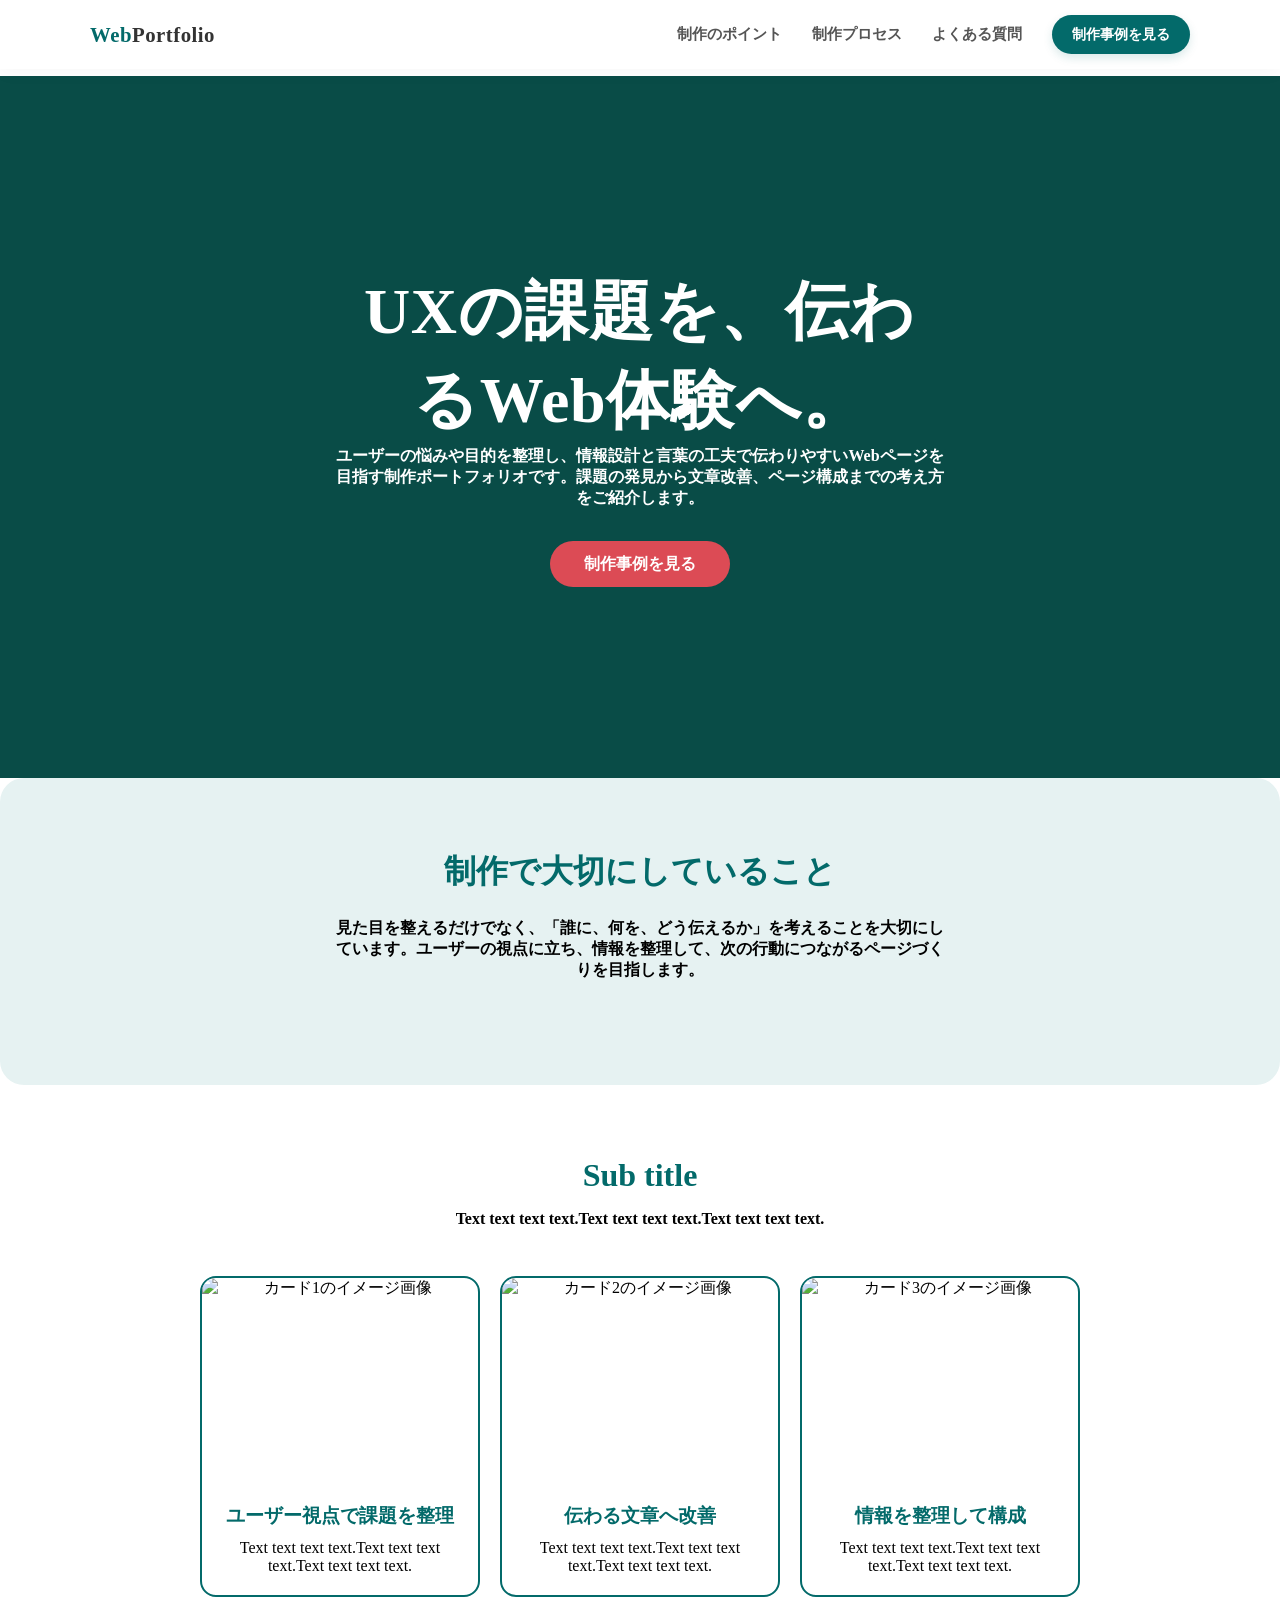
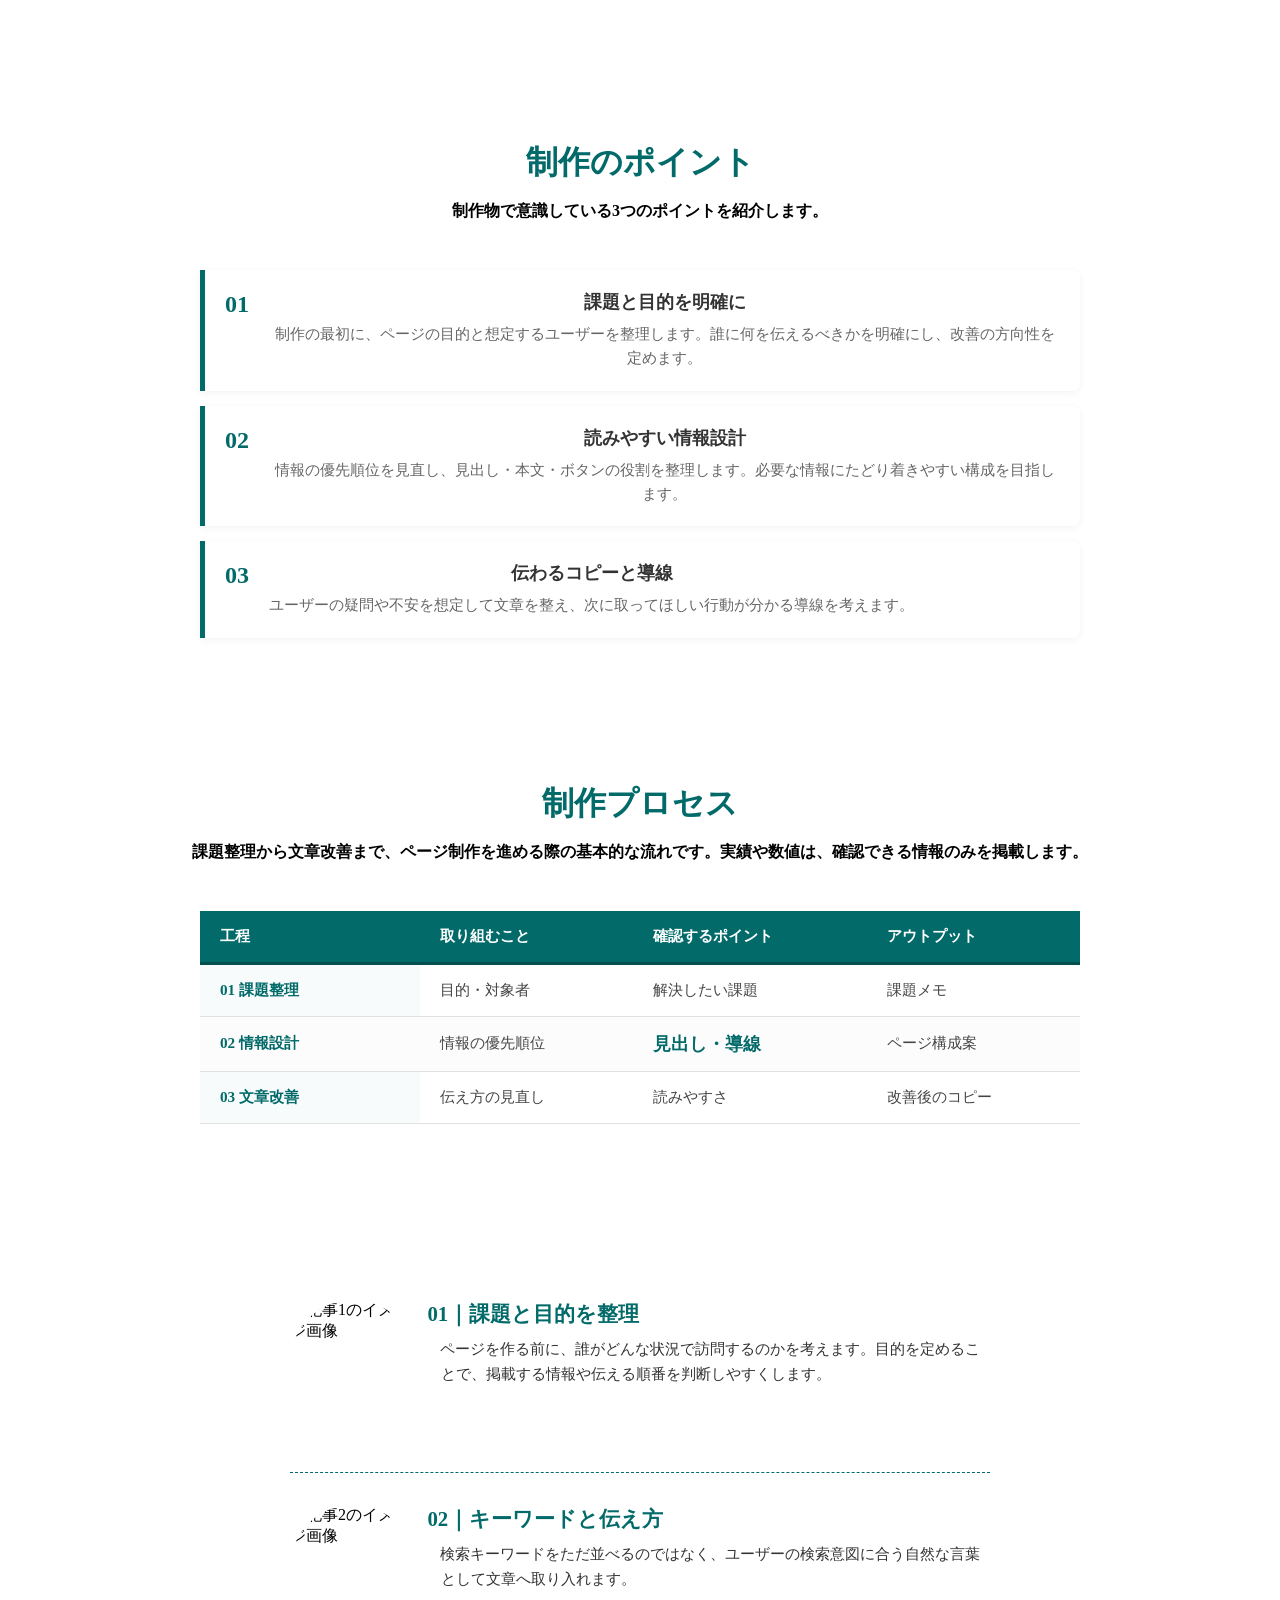
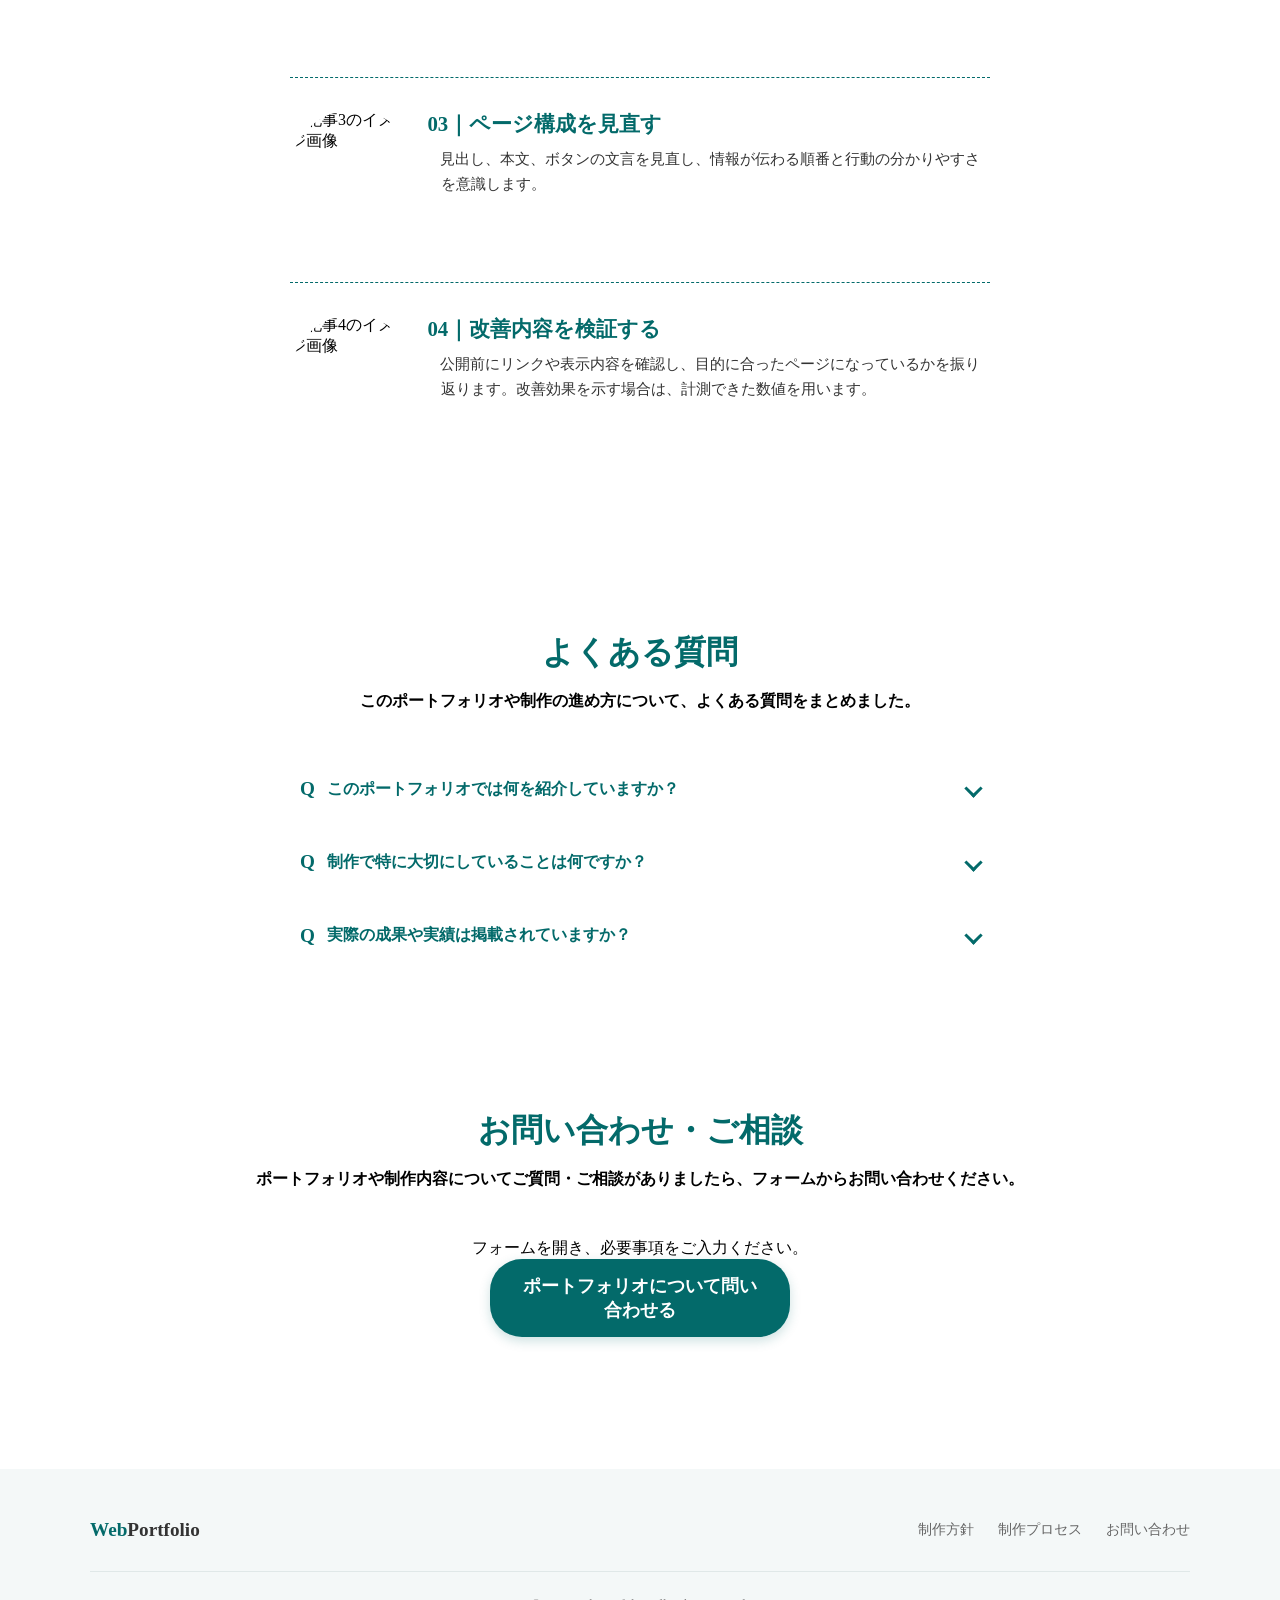
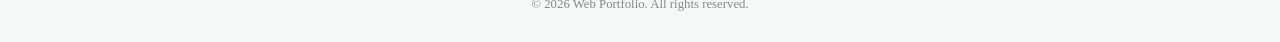
==== commit 54c436d1: "Add PNG favicon settings" ====
--- a/index_google_form_button_portfolio.html
+++ b/index_google_form_button_portfolio.html
@@ -7,7 +7,8 @@
     <title>Web制作ポートフォリオ｜UX課題を伝わる体験へ</title>
     <link rel="stylesheet" href="./style.css">
 
-  </head>
+      <link rel="icon" type="image/png" href="./favicon.png">
+</head>
     
   <body id="top">
   <!-- ヘッダーとナビゲーション / Header and navigation -->
@@ -55,7 +56,7 @@
     <div class="hero-content">
         <h1>UXの課題を、伝わるWeb体験へ。</h1>
         <p>ユーザーの悩みや目的を整理し、情報設計と言葉の工夫で伝わりやすいWebページを目指す制作ポートフォリオです。課題の発見から文章改善、ページ構成までの考え方をご紹介します。</p>
-        <a class="btn" href="xxxxx.html">制作事例を見る</a>
+        <a class="btn" href="#features">制作事例を見る</a>
     </div>
 </section>
 
--- a/style.css
+++ b/style.css
@@ -903,3 +903,89 @@
     min-height: 900px;
     border: 0;
 }
+
+
+/* ==========================================
+   Smooth motion: subtle entrance, hover and scroll reveal
+========================================== */
+:root {
+    --motion-ease: cubic-bezier(0.22, 1, 0.36, 1);
+}
+
+.hero-content {
+    animation: portfolio-fade-up 850ms var(--motion-ease) both;
+}
+
+.hero-bg {
+    will-change: transform;
+}
+
+.nav-link,
+.btn,
+.form-btn,
+.card,
+.list-item,
+.wrap-item,
+.header-logo {
+    transition:
+        transform 320ms var(--motion-ease),
+        box-shadow 320ms var(--motion-ease),
+        color 240ms ease,
+        background-color 240ms ease,
+        opacity 240ms ease;
+}
+
+.btn:hover,
+.form-btn:hover {
+    transform: translateY(-3px);
+}
+
+.card:hover,
+.wrap-item:hover {
+    transform: translateY(-4px);
+}
+
+html.has-js .reveal-on-scroll {
+    opacity: 0;
+    transform: translateY(22px);
+    transition:
+        opacity 680ms var(--motion-ease),
+        transform 680ms var(--motion-ease);
+    transition-delay: var(--reveal-delay, 0ms);
+}
+
+html.has-js .reveal-on-scroll.is-visible {
+    opacity: 1;
+    transform: translateY(0);
+}
+
+@keyframes portfolio-fade-up {
+    from {
+        opacity: 0;
+        transform: translateY(18px);
+    }
+    to {
+        opacity: 1;
+        transform: translateY(0);
+    }
+}
+
+@media (prefers-reduced-motion: reduce) {
+    html {
+        scroll-behavior: auto;
+    }
+
+    *,
+    *::before,
+    *::after {
+        animation-duration: 0.01ms !important;
+        animation-iteration-count: 1 !important;
+        transition-duration: 0.01ms !important;
+        scroll-behavior: auto !important;
+    }
+
+    html.has-js .reveal-on-scroll {
+        opacity: 1;
+        transform: none;
+    }
+}
